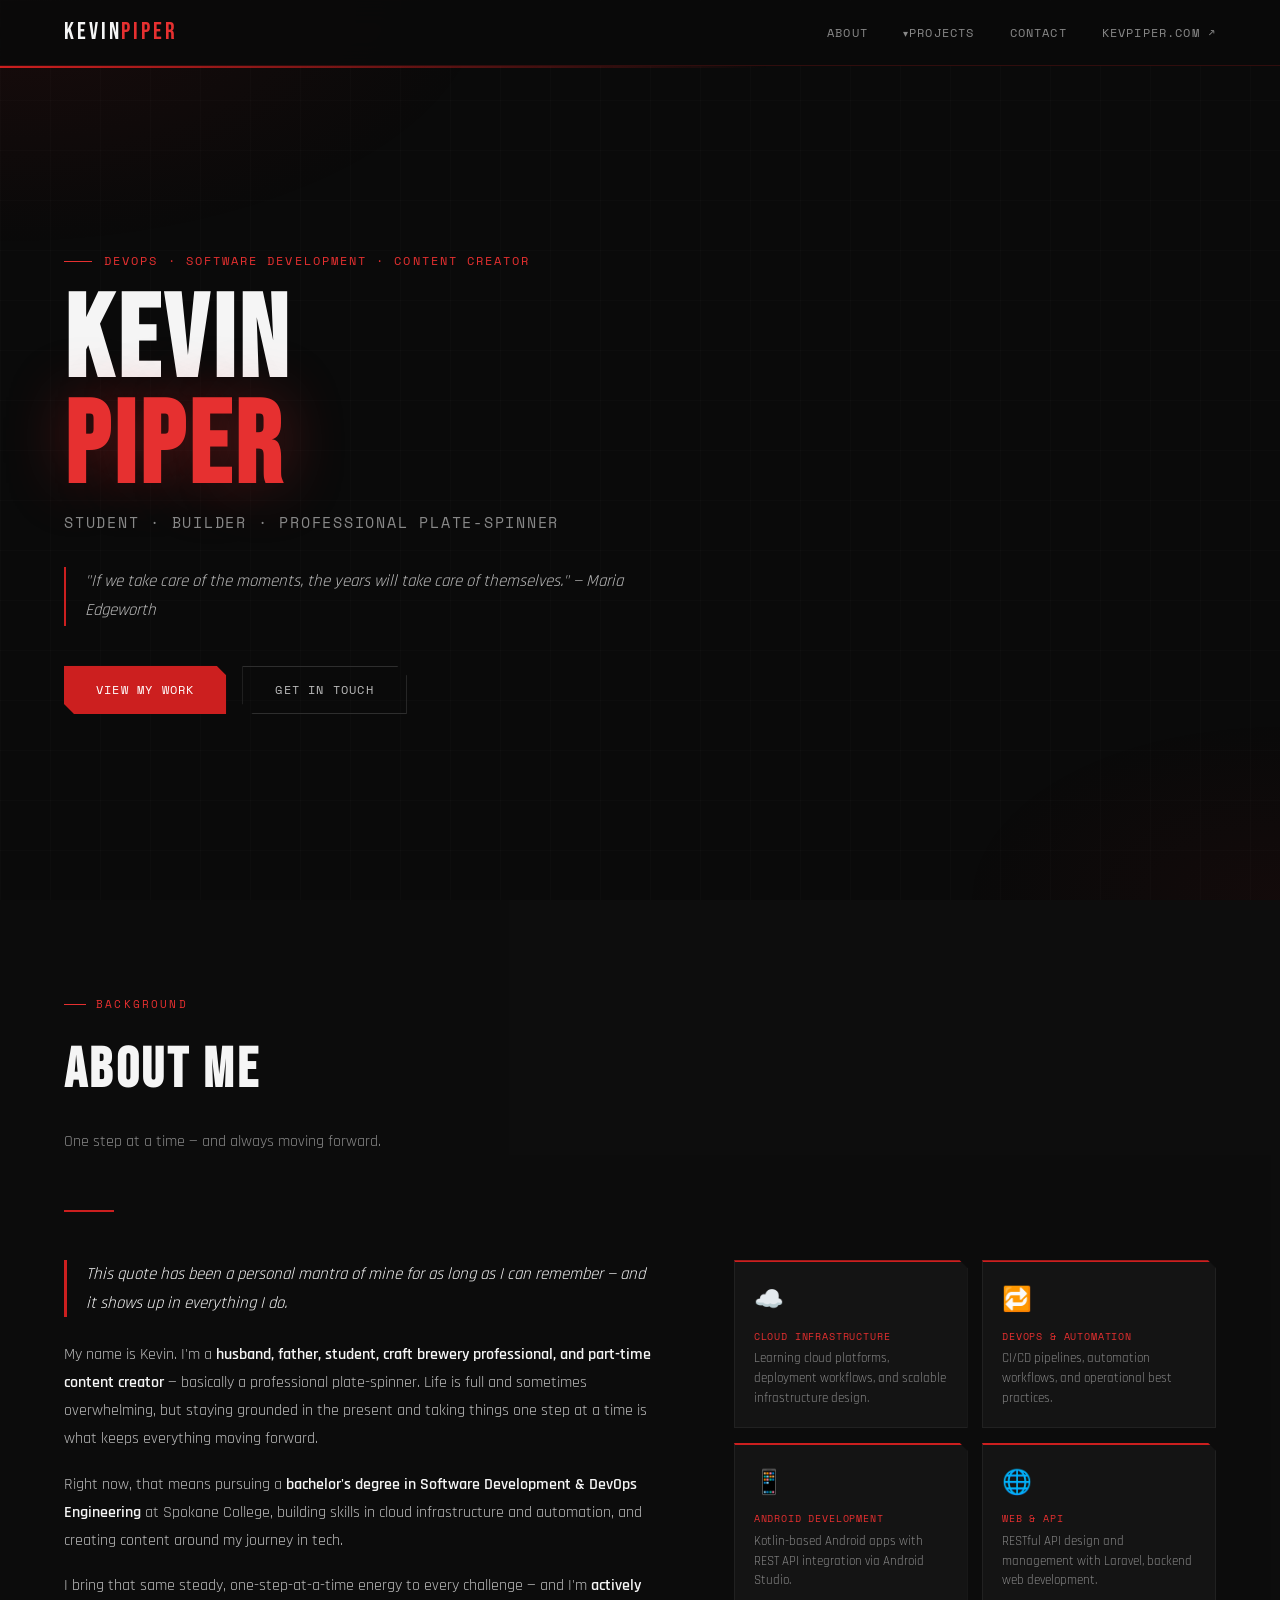
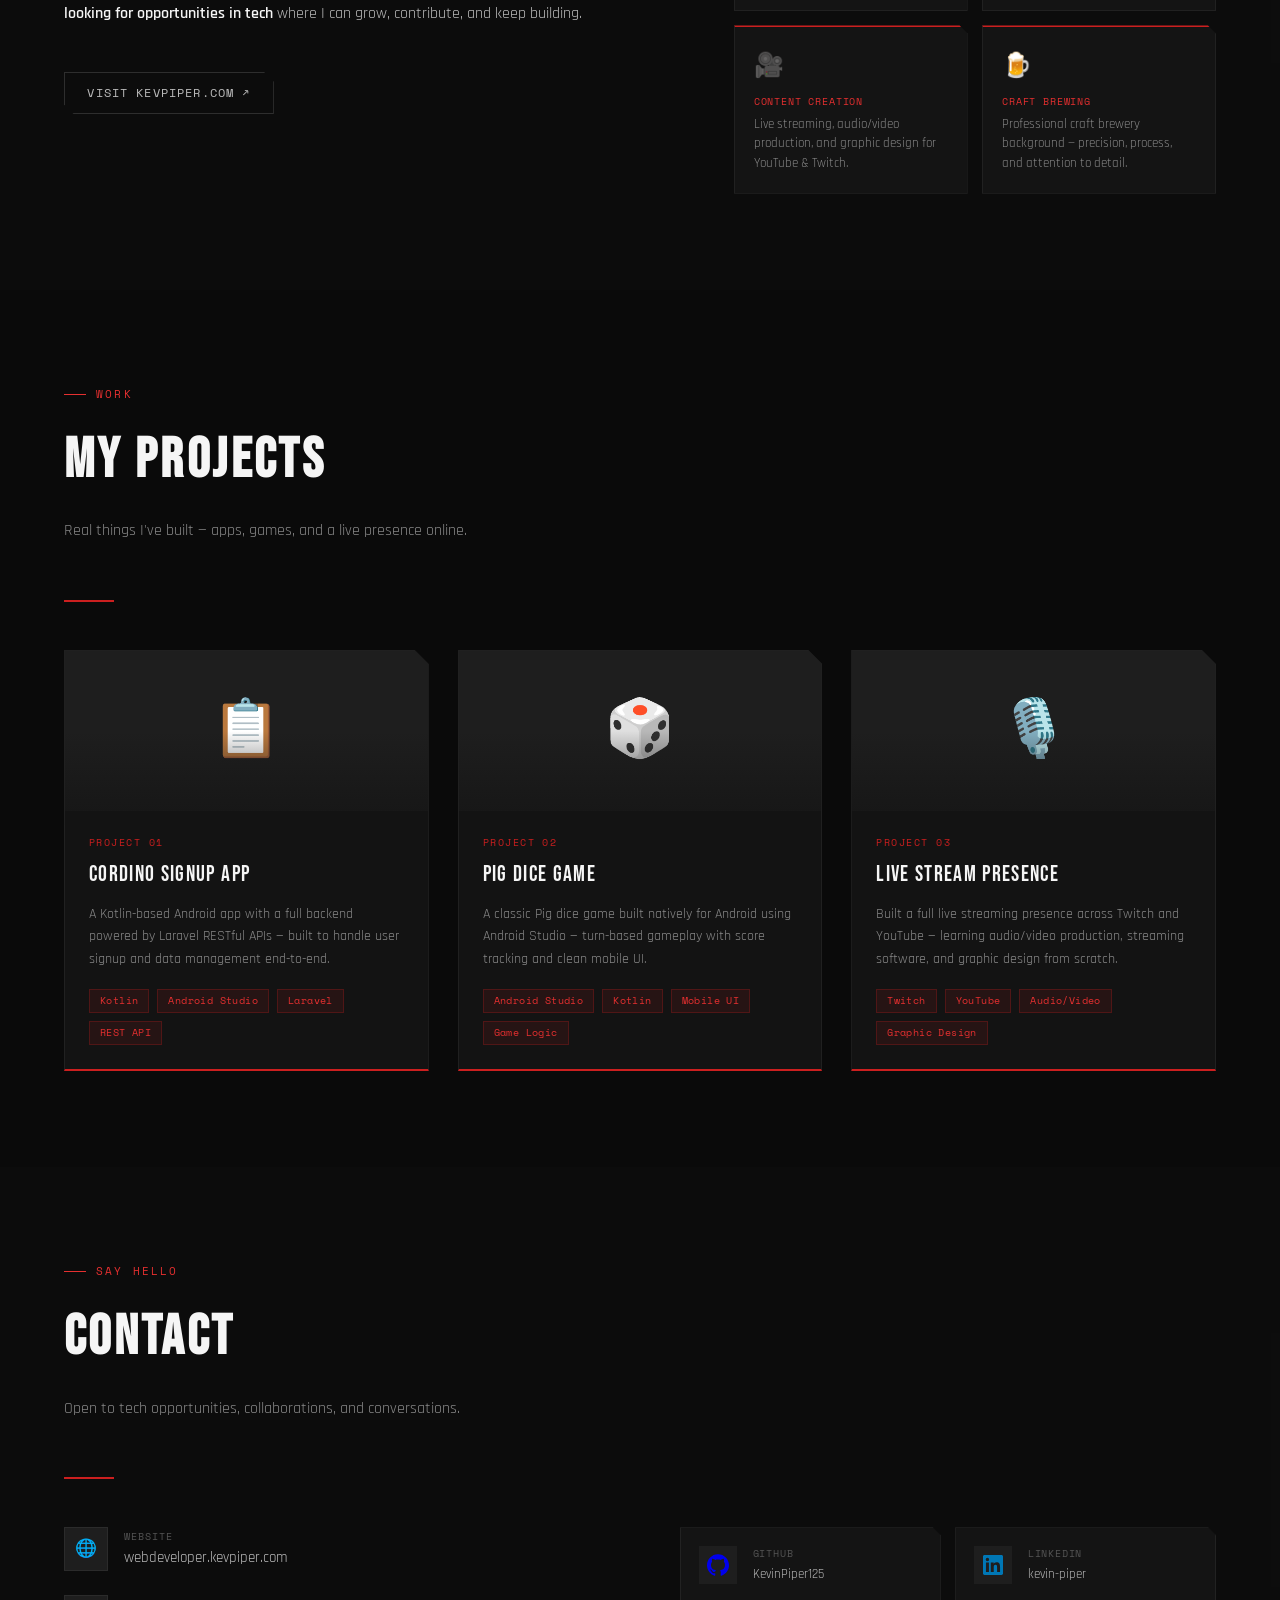
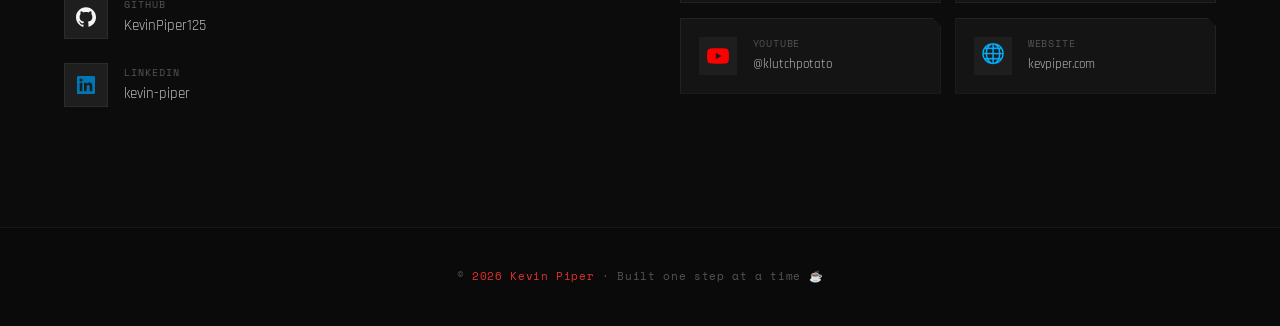
==== index.html @ 5219375a "Initial Website Commit" ====
<!DOCTYPE html>
<html lang="en">
<head>
  <meta charset="UTF-8" />
  <meta name="viewport" content="width=device-width, initial-scale=1.0" />
  <meta name="description" content="Kevin Piper — DevOps & Software Development student, content creator, and tech enthusiast based in Spokane, WA." />
  <meta name="keywords" content="Kevin Piper, DevOps, Software Development, Cloud Infrastructure, Android, Kotlin, Spokane" />
  <meta name="author" content="Kevin Piper" />
  <meta property="og:title" content="Kevin Piper | DevOps & Software Development" />
  <meta property="og:description" content="Student, content creator, and tech builder. Pursuing a degree in Software Development & DevOps Engineering at Spokane College." />
  <meta property="og:url" content="https://webdeveloper.kevpiper.com" />
  <title>Kevin Piper | DevOps & Software Development</title>
  <link rel="stylesheet" href="styles.css" />
</head>
<body>

  <!-- ── NAV ── -->
  <nav>
    <a href="index.html" class="nav-logo">Kevin<span>Piper</span></a>
    <ul class="nav-links">
      <li><a href="#about">About</a></li>
      <li class="nav-dropdown">
        <a href="#projects">Projects</a>
        <ul class="dropdown-menu">
          <li><a href="project1.html">Cordino Signup App</a></li>
          <li><a href="project2.html">Pig Dice Game</a></li>
          <li><a href="project3.html">Live Stream Presence</a></li>
        </ul>
      </li>
      <li><a href="#contact">Contact</a></li>
      <li><a href="https://webdeveloper.kevpiper.com" target="_blank" rel="noopener">kevpiper.com ↗</a></li>
    </ul>
    <button class="hamburger" id="hamburger" aria-label="Open menu">
      <span></span><span></span><span></span>
    </button>
  </nav>

  <!-- ── MOBILE MENU ── -->
  <div class="mobile-menu" id="mobile-menu">
    <ul>
      <li><a href="#about">About</a></li>
      <li><a href="#projects">Projects</a></li>
      <li><a href="project1.html">→ Cordino Signup App</a></li>
      <li><a href="project2.html">→ Pig Dice Game</a></li>
      <li><a href="project3.html">→ Live Stream Presence</a></li>
      <li><a href="#contact">Contact</a></li>
      <li><a href="https://webdeveloper.kevpiper.com" target="_blank" rel="noopener">kevpiper.com ↗</a></li>
    </ul>
  </div>

  <!-- ── HERO ── -->
  <section id="hero">
    <div class="hero-accent-line"></div>
    <div class="hero-content">
      <p class="hero-tag">DevOps · Software Development · Content Creator</p>
      <h1 class="hero-name">
        Kevin
        <span>Piper</span>
      </h1>
      <p class="hero-title">Student · Builder · Professional Plate-Spinner</p>
      <p class="hero-desc">
        "If we take care of the moments, the years will take care of themselves." — Maria Edgeworth
      </p>
      <div class="hero-cta">
        <a href="#projects" class="btn-primary">View My Work</a>
        <a href="#contact" class="btn-outline">Get in Touch</a>
      </div>
    </div>
  </section>

  <!-- ── ABOUT ── -->
  <section id="about">
    <div class="section-label">Background</div>
    <h2 class="section-title">About Me</h2>
    <p class="section-subtitle">One step at a time — and always moving forward.</p>
    <div class="divider"></div>
    <div class="about-grid">
      <div class="about-text">
        <p class="quote">
          This quote has been a personal mantra of mine for as long as I can remember — and it shows up in everything I do.
        </p>
        <p>
          My name is Kevin. I'm a <strong>husband, father, student, craft brewery professional, and part-time content creator</strong> — basically a professional plate-spinner. Life is full and sometimes overwhelming, but staying grounded in the present and taking things one step at a time is what keeps everything moving forward.
        </p>
        <p>
          Right now, that means pursuing a <strong>bachelor's degree in Software Development &amp; DevOps Engineering</strong> at Spokane College, building skills in cloud infrastructure and automation, and creating content around my journey in tech.
        </p>
        <p>
          I bring that same steady, one-step-at-a-time energy to every challenge — and I'm <strong>actively looking for opportunities in tech</strong> where I can grow, contribute, and keep building.
        </p>
        <br />
        <a href="https://webdeveloper.kevpiper.com" target="_blank" rel="noopener" class="btn-outline" style="font-size:0.72rem; padding: 0.7rem 1.4rem;">
          Visit kevpiper.com ↗
        </a>
      </div>
      <div class="skills-grid">
        <div class="skill-card">
          <div class="skill-icon">☁️</div>
          <div class="skill-name">Cloud Infrastructure</div>
          <div class="skill-desc">Learning cloud platforms, deployment workflows, and scalable infrastructure design.</div>
        </div>
        <div class="skill-card">
          <div class="skill-icon">🔁</div>
          <div class="skill-name">DevOps & Automation</div>
          <div class="skill-desc">CI/CD pipelines, automation workflows, and operational best practices.</div>
        </div>
        <div class="skill-card">
          <div class="skill-icon">📱</div>
          <div class="skill-name">Android Development</div>
          <div class="skill-desc">Kotlin-based Android apps with REST API integration via Android Studio.</div>
        </div>
        <div class="skill-card">
          <div class="skill-icon">🌐</div>
          <div class="skill-name">Web & API</div>
          <div class="skill-desc">RESTful API design and management with Laravel, backend web development.</div>
        </div>
        <div class="skill-card">
          <div class="skill-icon">🎥</div>
          <div class="skill-name">Content Creation</div>
          <div class="skill-desc">Live streaming, audio/video production, and graphic design for YouTube & Twitch.</div>
        </div>
        <div class="skill-card">
          <div class="skill-icon">🍺</div>
          <div class="skill-name">Craft Brewing</div>
          <div class="skill-desc">Professional craft brewery background — precision, process, and attention to detail.</div>
        </div>
      </div>
    </div>
  </section>

  <!-- ── PROJECTS ── -->
  <section id="projects">
    <div class="section-label">Work</div>
    <h2 class="section-title">My Projects</h2>
    <p class="section-subtitle">Real things I've built — apps, games, and a live presence online.</p>
    <div class="divider"></div>
    <div class="projects-grid">

      <a href="project1.html" class="project-card">
        <div class="project-thumb">📋</div>
        <div class="project-body">
          <div class="project-number">Project 01</div>
          <div class="project-name">Cordino Signup App</div>
          <div class="project-desc">
            A Kotlin-based Android app with a full backend powered by Laravel RESTful APIs — built to handle user signup and data management end-to-end.
          </div>
          <div class="project-tags">
            <span class="tag">Kotlin</span>
            <span class="tag">Android Studio</span>
            <span class="tag">Laravel</span>
            <span class="tag">REST API</span>
          </div>
        </div>
      </a>

      <a href="project2.html" class="project-card">
        <div class="project-thumb">🎲</div>
        <div class="project-body">
          <div class="project-number">Project 02</div>
          <div class="project-name">Pig Dice Game</div>
          <div class="project-desc">
            A classic Pig dice game built natively for Android using Android Studio — turn-based gameplay with score tracking and clean mobile UI.
          </div>
          <div class="project-tags">
            <span class="tag">Android Studio</span>
            <span class="tag">Kotlin</span>
            <span class="tag">Mobile UI</span>
            <span class="tag">Game Logic</span>
          </div>
        </div>
      </a>

      <a href="project3.html" class="project-card">
        <div class="project-thumb">🎙️</div>
        <div class="project-body">
          <div class="project-number">Project 03</div>
          <div class="project-name">Live Stream Presence</div>
          <div class="project-desc">
            Built a full live streaming presence across Twitch and YouTube — learning audio/video production, streaming software, and graphic design from scratch.
          </div>
          <div class="project-tags">
            <span class="tag">Twitch</span>
            <span class="tag">YouTube</span>
            <span class="tag">Audio/Video</span>
            <span class="tag">Graphic Design</span>
          </div>
        </div>
      </a>

    </div>
  </section>

  <!-- ── CONTACT ── -->
  <section id="contact">
    <div class="section-label">Say Hello</div>
    <h2 class="section-title">Contact</h2>
    <p class="section-subtitle">Open to tech opportunities, collaborations, and conversations.</p>
    <div class="divider"></div>
    <div class="contact-grid">
      <div>
        <a href="https://webdeveloper.kevpiper.com" target="_blank" rel="noopener" class="contact-item">
          <div class="contact-icon">🌐</div>
          <div>
            <div class="contact-label">Website</div>
            <div class="contact-value">webdeveloper.kevpiper.com</div>
          </div>
        </a>
        <a href="https://github.com/KevinPiper125" target="_blank" rel="noopener" class="contact-item">
          <div class="contact-icon">
            <svg width="20" height="20" fill="currentColor" viewBox="0 0 24 24"><path d="M12 .297c-6.63 0-12 5.373-12 12 0 5.303 3.438 9.8 8.205 11.385.6.113.82-.258.82-.577 0-.285-.01-1.04-.015-2.04-3.338.724-4.042-1.61-4.042-1.61C4.422 18.07 3.633 17.7 3.633 17.7c-1.087-.744.084-.729.084-.729 1.205.084 1.838 1.236 1.838 1.236 1.07 1.835 2.809 1.305 3.495.998.108-.776.417-1.305.76-1.605-2.665-.3-5.466-1.332-5.466-5.93 0-1.31.465-2.38 1.235-3.22-.135-.303-.54-1.523.105-3.176 0 0 1.005-.322 3.3 1.23.96-.267 1.98-.399 3-.405 1.02.006 2.04.138 3 .405 2.28-1.552 3.285-1.23 3.285-1.23.645 1.653.24 2.873.12 3.176.765.84 1.23 1.91 1.23 3.22 0 4.61-2.805 5.625-5.475 5.92.42.36.81 1.096.81 2.22 0 1.606-.015 2.896-.015 3.286 0 .315.21.69.825.57C20.565 22.092 24 17.592 24 12.297c0-6.627-5.373-12-12-12"/></svg>
          </div>
          <div>
            <div class="contact-label">GitHub</div>
            <div class="contact-value">KevinPiper125</div>
          </div>
        </a>
        <a href="https://www.linkedin.com/in/kevin-piper-480a393b7/" target="_blank" rel="noopener" class="contact-item">
          <div class="contact-icon">
            <svg width="18" height="18" fill="#0077b5" viewBox="0 0 24 24"><path d="M20.447 20.452h-3.554v-5.569c0-1.328-.027-3.037-1.852-3.037-1.853 0-2.136 1.445-2.136 2.939v5.667H9.351V9h3.414v1.561h.046c.477-.9 1.637-1.85 3.37-1.85 3.601 0 4.267 2.37 4.267 5.455v6.286zM5.337 7.433a2.062 2.062 0 0 1-2.063-2.065 2.064 2.064 0 1 1 2.063 2.065zm1.782 13.019H3.555V9h3.564v11.452zM22.225 0H1.771C.792 0 0 .774 0 1.729v20.542C0 23.227.792 24 1.771 24h20.451C23.2 24 24 23.227 24 22.271V1.729C24 .774 23.2 0 22.222 0h.003z"/></svg>
          </div>
          <div>
            <div class="contact-label">LinkedIn</div>
            <div class="contact-value">kevin-piper</div>
          </div>
        </a>
      </div>
      <div class="social-grid">
        <a href="https://github.com/KevinPiper125" target="_blank" rel="noopener" class="social-card">
          <div class="social-icon">
            <svg width="22" height="22" fill="currentColor" viewBox="0 0 24 24"><path d="M12 .297c-6.63 0-12 5.373-12 12 0 5.303 3.438 9.8 8.205 11.385.6.113.82-.258.82-.577 0-.285-.01-1.04-.015-2.04-3.338.724-4.042-1.61-4.042-1.61C4.422 18.07 3.633 17.7 3.633 17.7c-1.087-.744.084-.729.084-.729 1.205.084 1.838 1.236 1.838 1.236 1.07 1.835 2.809 1.305 3.495.998.108-.776.417-1.305.76-1.605-2.665-.3-5.466-1.332-5.466-5.93 0-1.31.465-2.38 1.235-3.22-.135-.303-.54-1.523.105-3.176 0 0 1.005-.322 3.3 1.23.96-.267 1.98-.399 3-.405 1.02.006 2.04.138 3 .405 2.28-1.552 3.285-1.23 3.285-1.23.645 1.653.24 2.873.12 3.176.765.84 1.23 1.91 1.23 3.22 0 4.61-2.805 5.625-5.475 5.92.42.36.81 1.096.81 2.22 0 1.606-.015 2.896-.015 3.286 0 .315.21.69.825.57C20.565 22.092 24 17.592 24 12.297c0-6.627-5.373-12-12-12"/></svg>
          </div>
          <div>
            <div class="social-name">GitHub</div>
            <div class="social-handle">KevinPiper125</div>
          </div>
        </a>
        <a href="https://www.linkedin.com/in/kevin-piper-480a393b7/" target="_blank" rel="noopener" class="social-card">
          <div class="social-icon">
            <svg width="20" height="20" fill="#0077b5" viewBox="0 0 24 24"><path d="M20.447 20.452h-3.554v-5.569c0-1.328-.027-3.037-1.852-3.037-1.853 0-2.136 1.445-2.136 2.939v5.667H9.351V9h3.414v1.561h.046c.477-.9 1.637-1.85 3.37-1.85 3.601 0 4.267 2.37 4.267 5.455v6.286zM5.337 7.433a2.062 2.062 0 0 1-2.063-2.065 2.064 2.064 0 1 1 2.063 2.065zm1.782 13.019H3.555V9h3.564v11.452zM22.225 0H1.771C.792 0 0 .774 0 1.729v20.542C0 23.227.792 24 1.771 24h20.451C23.2 24 24 23.227 24 22.271V1.729C24 .774 23.2 0 22.222 0h.003z"/></svg>
          </div>
          <div>
            <div class="social-name">LinkedIn</div>
            <div class="social-handle">kevin-piper</div>
          </div>
        </a>
        <a href="https://www.youtube.com/@klutchpotato" target="_blank" rel="noopener" class="social-card">
          <div class="social-icon">
            <svg width="22" height="22" fill="#ff0000" viewBox="0 0 24 24"><path d="M23.495 6.205a3.007 3.007 0 0 0-2.088-2.088c-1.87-.501-9.396-.501-9.396-.501s-7.507-.01-9.396.501A3.007 3.007 0 0 0 .527 6.205a31.247 31.247 0 0 0-.522 5.805 31.247 31.247 0 0 0 .522 5.783 3.007 3.007 0 0 0 2.088 2.088c1.868.502 9.396.502 9.396.502s7.506 0 9.396-.502a3.007 3.007 0 0 0 2.088-2.088 31.247 31.247 0 0 0 .5-5.783 31.247 31.247 0 0 0-.5-5.805zM9.609 15.601V8.408l6.264 3.602z"/></svg>
          </div>
          <div>
            <div class="social-name">YouTube</div>
            <div class="social-handle">@klutchpotato</div>
          </div>
        </a>
        <a href="https://webdeveloper.kevpiper.com" target="_blank" rel="noopener" class="social-card">
          <div class="social-icon">🌐</div>
          <div>
            <div class="social-name">Website</div>
            <div class="social-handle">kevpiper.com</div>
          </div>
        </a>
      </div>
    </div>
  </section>

  <!-- ── FOOTER ── -->
  <footer>
    <p>© <span id="year"></span> <span>Kevin Piper</span> · Built one step at a time ☕</p>
  </footer>

  <script src="scripts.js"></script>
</body>
</html>
---- styles.css ----
@import url('https://fonts.googleapis.com/css2?family=Bebas+Neue&family=Rajdhani:wght@300;400;500;600;700&family=Space+Mono:wght@400;700&display=swap');

:root {
  --black:       #0a0a0a;
  --black-soft:  #111111;
  --black-card:  #161616;
  --grey-dark:   #1e1e1e;
  --grey-mid:    #2e2e2e;
  --grey-light:  #888888;
  --grey-dim:    #555555;
  --red:         #cc1f1f;
  --red-bright:  #e63030;
  --red-glow:    #ff4444;
  --white:       #f5f5f5;
  --white-dim:   #bbbbbb;
  --border:      rgba(204, 31, 31, 0.2);
  --border-grey: rgba(255,255,255,0.06);
  --card-bg:     rgba(22, 22, 22, 0.85);
}

* { margin: 0; padding: 0; box-sizing: border-box; }
html { scroll-behavior: smooth; }

body {
  font-family: 'Rajdhani', sans-serif;
  background: var(--black);
  color: var(--white);
  overflow-x: hidden;
  line-height: 1.6;
}

body::before {
  content: '';
  position: fixed;
  inset: 0;
  background:
    radial-gradient(ellipse 70% 50% at 0% 0%, rgba(204,31,31,0.08) 0%, transparent 55%),
    radial-gradient(ellipse 50% 40% at 100% 100%, rgba(204,31,31,0.05) 0%, transparent 50%);
  pointer-events: none;
  z-index: 0;
}

body::after {
  content: '';
  position: fixed;
  inset: 0;
  background-image:
    linear-gradient(rgba(255,255,255,0.015) 1px, transparent 1px),
    linear-gradient(90deg, rgba(255,255,255,0.015) 1px, transparent 1px);
  background-size: 50px 50px;
  pointer-events: none;
  z-index: 0;
}

/* ── NAV ── */
nav {
  position: fixed;
  top: 0; left: 0; right: 0;
  z-index: 1000;
  display: flex;
  align-items: center;
  justify-content: space-between;
  padding: 0 5%;
  height: 66px;
  background: rgba(10,10,10,0.92);
  backdrop-filter: blur(14px);
  border-bottom: 1px solid var(--border);
}

.nav-logo {
  font-family: 'Bebas Neue', sans-serif;
  font-size: 1.5rem;
  letter-spacing: 0.12em;
  color: var(--white);
  text-decoration: none;
}
.nav-logo span { color: var(--red-bright); }

.nav-links {
  display: flex;
  gap: 2.2rem;
  list-style: none;
  align-items: center;
}

.nav-links a {
  font-family: 'Space Mono', monospace;
  font-size: 0.72rem;
  color: var(--grey-light);
  text-decoration: none;
  letter-spacing: 0.1em;
  text-transform: uppercase;
  transition: color 0.2s;
  position: relative;
}
.nav-links a::after {
  content: '';
  position: absolute;
  bottom: -4px; left: 0;
  width: 0; height: 1px;
  background: var(--red-bright);
  transition: width 0.3s;
}
.nav-links a:hover { color: var(--white); }
.nav-links a:hover::after { width: 100%; }

.nav-dropdown { position: relative; }
.nav-dropdown > a::before { content: ' ▾'; font-size: 0.65rem; }

.dropdown-menu {
  display: none;
  position: absolute;
  top: calc(100% + 14px);
  left: 50%;
  transform: translateX(-50%);
  min-width: 210px;
  background: rgba(10,10,10,0.98);
  border: 1px solid var(--border);
  padding: 6px 0;
  backdrop-filter: blur(12px);
}
.nav-dropdown:hover .dropdown-menu { display: block; }
.dropdown-menu li { list-style: none; }
.dropdown-menu a { display: block; padding: 10px 18px; font-size: 0.72rem; color: var(--grey-light); }
.dropdown-menu a:hover { color: var(--white); background: rgba(204,31,31,0.08); }
.dropdown-menu a::after { display: none; }

.hamburger {
  display: none;
  flex-direction: column;
  gap: 5px;
  cursor: pointer;
  background: none;
  border: none;
  padding: 4px;
}
.hamburger span {
  display: block;
  width: 24px; height: 2px;
  background: var(--white);
  border-radius: 2px;
  transition: all 0.3s;
}

.mobile-menu {
  display: none;
  position: fixed;
  top: 66px; left: 0; right: 0;
  background: rgba(10,10,10,0.98);
  border-bottom: 1px solid var(--border);
  padding: 1.5rem 5%;
  z-index: 999;
  backdrop-filter: blur(16px);
}
.mobile-menu.open { display: block; }
.mobile-menu ul { list-style: none; display: flex; flex-direction: column; }
.mobile-menu li { border-bottom: 1px solid var(--border-grey); }
.mobile-menu a {
  display: block;
  padding: 1rem 0;
  font-family: 'Space Mono', monospace;
  font-size: 0.78rem;
  color: var(--grey-light);
  text-decoration: none;
  text-transform: uppercase;
  letter-spacing: 0.1em;
  transition: color 0.2s;
}
.mobile-menu a:hover { color: var(--red-bright); }

/* ── HERO ── */
#hero {
  position: relative;
  z-index: 1;
  min-height: 100vh;
  display: flex;
  align-items: center;
  padding: 0 5%;
  padding-top: 66px;
}

.hero-accent-line {
  position: absolute;
  top: 66px; left: 0;
  width: 100%;
  height: 2px;
  background: linear-gradient(90deg, var(--red), transparent 60%);
}

.hero-content { max-width: 760px; }

.hero-tag {
  font-family: 'Space Mono', monospace;
  font-size: 0.72rem;
  color: var(--red-bright);
  letter-spacing: 0.18em;
  text-transform: uppercase;
  margin-bottom: 1.2rem;
  display: flex;
  align-items: center;
  gap: 12px;
}
.hero-tag::before {
  content: '';
  display: inline-block;
  width: 28px; height: 1px;
  background: var(--red-bright);
}

.hero-name {
  font-family: 'Bebas Neue', sans-serif;
  font-size: clamp(4rem, 9vw, 8rem);
  line-height: 0.92;
  letter-spacing: 0.04em;
  margin-bottom: 0.6rem;
  color: var(--white);
}
.hero-name span {
  display: block;
  color: var(--red-bright);
  text-shadow: 0 0 60px rgba(230,48,48,0.35);
}

.hero-title {
  font-family: 'Space Mono', monospace;
  font-size: clamp(0.72rem, 1.8vw, 0.92rem);
  color: var(--grey-light);
  letter-spacing: 0.12em;
  text-transform: uppercase;
  margin-bottom: 2rem;
}

.hero-desc {
  font-size: 1.05rem;
  color: var(--white-dim);
  max-width: 560px;
  margin-bottom: 2.5rem;
  line-height: 1.75;
  border-left: 2px solid var(--red);
  padding-left: 1.2rem;
  font-style: italic;
}

.hero-cta { display: flex; gap: 1rem; flex-wrap: wrap; }

.btn-primary {
  display: inline-flex;
  align-items: center;
  gap: 8px;
  padding: 0.85rem 2rem;
  background: var(--red);
  color: #fff;
  font-family: 'Space Mono', monospace;
  font-size: 0.75rem;
  letter-spacing: 0.1em;
  text-transform: uppercase;
  text-decoration: none;
  border: none;
  cursor: pointer;
  transition: background 0.2s, transform 0.2s, box-shadow 0.2s;
  box-shadow: 0 4px 24px rgba(204,31,31,0.3);
  clip-path: polygon(0 0, calc(100% - 10px) 0, 100% 10px, 100% 100%, 10px 100%, 0 calc(100% - 10px));
}
.btn-primary:hover {
  background: var(--red-bright);
  transform: translateY(-2px);
  box-shadow: 0 8px 32px rgba(230,48,48,0.4);
}

.btn-outline {
  display: inline-flex;
  align-items: center;
  gap: 8px;
  padding: 0.85rem 2rem;
  background: transparent;
  color: var(--white-dim);
  font-family: 'Space Mono', monospace;
  font-size: 0.75rem;
  letter-spacing: 0.1em;
  text-transform: uppercase;
  text-decoration: none;
  border: 1px solid var(--grey-mid);
  transition: border-color 0.2s, color 0.2s, transform 0.2s;
  clip-path: polygon(0 0, calc(100% - 10px) 0, 100% 10px, 100% 100%, 10px 100%, 0 calc(100% - 10px));
}
.btn-outline:hover {
  border-color: var(--red);
  color: var(--white);
  transform: translateY(-2px);
}

/* ── SECTIONS ── */
section {
  position: relative;
  z-index: 1;
  padding: 6rem 5%;
}

.section-label {
  font-family: 'Space Mono', monospace;
  font-size: 0.68rem;
  color: var(--red-bright);
  letter-spacing: 0.2em;
  text-transform: uppercase;
  margin-bottom: 0.8rem;
  display: flex;
  align-items: center;
  gap: 10px;
}
.section-label::before {
  content: '';
  display: inline-block;
  width: 22px; height: 1px;
  background: var(--red-bright);
}

.section-title {
  font-family: 'Bebas Neue', sans-serif;
  font-size: clamp(2.2rem, 5vw, 3.5rem);
  letter-spacing: 0.06em;
  margin-bottom: 0.8rem;
  color: var(--white);
}

.section-subtitle {
  font-size: 1rem;
  color: var(--grey-light);
  max-width: 560px;
  margin-bottom: 3.5rem;
}

.divider {
  width: 50px; height: 2px;
  background: var(--red);
  margin-bottom: 3rem;
}

/* ── ABOUT ── */
#about { background: rgba(22,22,22,0.3); }

.about-grid {
  display: grid;
  grid-template-columns: 1.1fr 0.9fr;
  gap: 5rem;
  align-items: start;
}

.about-text .quote {
  font-size: 1.05rem;
  color: var(--white);
  border-left: 3px solid var(--red);
  padding-left: 1.2rem;
  font-style: italic;
  margin-bottom: 1.5rem;
  line-height: 1.7;
}

.about-text p {
  color: var(--white-dim);
  margin-bottom: 1.1rem;
  font-size: 1rem;
  line-height: 1.75;
}
.about-text strong { color: var(--white); font-weight: 600; }

.skills-grid { display: grid; grid-template-columns: 1fr 1fr; gap: 0.9rem; }

.skill-card {
  background: var(--card-bg);
  border: 1px solid var(--border-grey);
  border-top: 2px solid var(--red);
  padding: 1.2rem;
  transition: border-color 0.2s, transform 0.2s;
  clip-path: polygon(0 0, calc(100% - 8px) 0, 100% 8px, 100% 100%, 0 100%);
}
.skill-card:hover { border-color: var(--red); transform: translateY(-2px); }

.skill-icon { font-size: 1.5rem; margin-bottom: 0.5rem; }

.skill-name {
  font-family: 'Space Mono', monospace;
  font-size: 0.65rem;
  color: var(--red-bright);
  letter-spacing: 0.08em;
  text-transform: uppercase;
  margin-bottom: 0.3rem;
}

.skill-desc { font-size: 0.82rem; color: var(--grey-light); line-height: 1.5; }

/* ── PROJECTS ── */
#projects .projects-grid {
  display: grid;
  grid-template-columns: repeat(3, 1fr);
  gap: 1.8rem;
}

.project-card {
  background: var(--card-bg);
  border: 1px solid var(--border-grey);
  border-bottom: 2px solid var(--red);
  text-decoration: none;
  transition: transform 0.3s, border-color 0.3s, box-shadow 0.3s;
  display: flex;
  flex-direction: column;
  clip-path: polygon(0 0, calc(100% - 14px) 0, 100% 14px, 100% 100%, 0 100%);
}
.project-card:hover {
  transform: translateY(-6px);
  border-color: var(--red-bright);
  box-shadow: 0 16px 50px rgba(0,0,0,0.5), 0 0 30px rgba(204,31,31,0.12);
}

.project-thumb {
  height: 160px;
  display: flex;
  align-items: center;
  justify-content: center;
  font-size: 3.5rem;
  background: var(--grey-dark);
  position: relative;
  overflow: hidden;
}
.project-thumb::after {
  content: '';
  position: absolute;
  inset: 0;
  background: linear-gradient(to bottom, transparent 50%, var(--card-bg));
}

.project-body { padding: 1.5rem; flex: 1; display: flex; flex-direction: column; }

.project-number {
  font-family: 'Space Mono', monospace;
  font-size: 0.62rem;
  color: var(--red);
  letter-spacing: 0.15em;
  text-transform: uppercase;
  margin-bottom: 0.4rem;
}

.project-name {
  font-family: 'Bebas Neue', sans-serif;
  font-size: 1.4rem;
  letter-spacing: 0.06em;
  color: var(--white);
  margin-bottom: 0.6rem;
}

.project-desc {
  font-size: 0.88rem;
  color: var(--grey-light);
  flex: 1;
  margin-bottom: 1.2rem;
  line-height: 1.6;
}

.project-tags { display: flex; flex-wrap: wrap; gap: 0.5rem; }

.tag {
  font-family: 'Space Mono', monospace;
  font-size: 0.62rem;
  padding: 3px 10px;
  background: rgba(204,31,31,0.1);
  border: 1px solid rgba(204,31,31,0.25);
  color: var(--red-bright);
  letter-spacing: 0.04em;
}

/* ── CONTACT ── */
#contact { background: rgba(22,22,22,0.3); }

.contact-grid {
  display: grid;
  grid-template-columns: 1fr 1fr;
  gap: 5rem;
  align-items: start;
}

.contact-item {
  display: flex;
  align-items: center;
  gap: 1rem;
  margin-bottom: 1.5rem;
  text-decoration: none;
  color: inherit;
}
.contact-item:hover .contact-value { color: var(--red-bright); }

.contact-icon {
  width: 44px; height: 44px;
  background: var(--grey-dark);
  border: 1px solid var(--border-grey);
  display: flex;
  align-items: center;
  justify-content: center;
  font-size: 1.1rem;
  flex-shrink: 0;
}

.contact-label {
  font-family: 'Space Mono', monospace;
  font-size: 0.62rem;
  color: var(--grey-dim);
  text-transform: uppercase;
  letter-spacing: 0.1em;
  margin-bottom: 2px;
}

.contact-value { font-size: 0.92rem; color: var(--white-dim); transition: color 0.2s; }

.social-grid { display: grid; grid-template-columns: 1fr 1fr; gap: 0.9rem; }

.social-card {
  display: flex;
  align-items: center;
  gap: 1rem;
  padding: 1.1rem;
  background: var(--card-bg);
  border: 1px solid var(--border-grey);
  text-decoration: none;
  transition: border-color 0.2s, transform 0.2s;
  clip-path: polygon(0 0, calc(100% - 8px) 0, 100% 8px, 100% 100%, 0 100%);
}
.social-card:hover { border-color: var(--red); transform: translateY(-2px); }

.social-icon {
  width: 38px; height: 38px;
  background: var(--grey-dark);
  display: flex;
  align-items: center;
  justify-content: center;
  font-size: 1.2rem;
  flex-shrink: 0;
}

.social-name {
  font-family: 'Space Mono', monospace;
  font-size: 0.62rem;
  color: var(--grey-dim);
  text-transform: uppercase;
  letter-spacing: 0.08em;
  margin-bottom: 2px;
}
.social-handle { font-size: 0.82rem; color: var(--white-dim); }

/* ── FOOTER ── */
footer {
  position: relative;
  z-index: 1;
  text-align: center;
  padding: 2.5rem 5%;
  border-top: 1px solid var(--border-grey);
  font-family: 'Space Mono', monospace;
  font-size: 0.68rem;
  color: var(--grey-dim);
  letter-spacing: 0.06em;
}
footer span { color: var(--red-bright); }

/* ── PROJECT PAGES ── */
.project-hero {
  position: relative;
  z-index: 1;
  padding-top: 66px;
  min-height: 360px;
  display: flex;
  align-items: flex-end;
  overflow: hidden;
}

.project-hero-bg {
  position: absolute;
  inset: 0;
}

.project-hero-overlay {
  position: absolute;
  inset: 0;
  background: linear-gradient(to top, var(--black) 15%, transparent 75%);
}

.project-hero-content {
  position: relative;
  z-index: 2;
  padding: 3rem 5%;
  max-width: 820px;
}

.project-page-tag {
  font-family: 'Space Mono', monospace;
  font-size: 0.68rem;
  color: var(--red-bright);
  letter-spacing: 0.16em;
  text-transform: uppercase;
  margin-bottom: 0.8rem;
}

.project-page-title {
  font-family: 'Bebas Neue', sans-serif;
  font-size: clamp(2.5rem, 6vw, 4.5rem);
  letter-spacing: 0.05em;
  color: var(--white);
  margin-bottom: 0.8rem;
  line-height: 1;
}

.project-page-subtitle { font-size: 1rem; color: var(--grey-light); }

.project-content {
  position: relative;
  z-index: 1;
  max-width: 860px;
  margin: 0 auto;
  padding: 4rem 5%;
}

.project-section { margin-bottom: 3rem; }

.project-section h2 {
  font-family: 'Space Mono', monospace;
  font-size: 0.72rem;
  color: var(--red-bright);
  letter-spacing: 0.16em;
  text-transform: uppercase;
  margin-bottom: 1rem;
  display: flex;
  align-items: center;
  gap: 10px;
}
.project-section h2::before {
  content: '';
  display: inline-block;
  width: 18px; height: 1px;
  background: var(--red-bright);
}

.project-section h3 {
  font-family: 'Bebas Neue', sans-serif;
  font-size: 1.6rem;
  letter-spacing: 0.05em;
  color: var(--white);
  margin-bottom: 0.8rem;
}

.project-section p {
  color: var(--white-dim);
  font-size: 0.98rem;
  line-height: 1.75;
  margin-bottom: 1rem;
}

.tech-list { display: flex; flex-wrap: wrap; gap: 0.7rem; margin-top: 1rem; }

.tech-badge {
  font-family: 'Space Mono', monospace;
  font-size: 0.68rem;
  padding: 5px 12px;
  background: rgba(204,31,31,0.08);
  border: 1px solid rgba(204,31,31,0.25);
  color: var(--red-bright);
  letter-spacing: 0.04em;
}

.result-grid {
  display: grid;
  grid-template-columns: repeat(3, 1fr);
  gap: 1rem;
  margin-top: 1.2rem;
}

.result-card {
  background: var(--card-bg);
  border: 1px solid var(--border-grey);
  border-top: 2px solid var(--red);
  padding: 1.4rem;
  text-align: center;
}

.result-num {
  font-family: 'Bebas Neue', sans-serif;
  font-size: 2.5rem;
  letter-spacing: 0.06em;
  color: var(--red-bright);
}

.result-label { font-size: 0.82rem; color: var(--grey-light); margin-top: 0.3rem; }

.back-link {
  display: inline-flex;
  align-items: center;
  gap: 8px;
  font-family: 'Space Mono', monospace;
  font-size: 0.72rem;
  color: var(--red);
  text-decoration: none;
  letter-spacing: 0.1em;
  text-transform: uppercase;
  margin-bottom: 3rem;
  transition: color 0.2s;
}
.back-link:hover { color: var(--red-bright); }

/* ── RESPONSIVE ── */
@media (max-width: 900px) {
  .about-grid, .contact-grid { grid-template-columns: 1fr; gap: 3rem; }
  #projects .projects-grid { grid-template-columns: 1fr 1fr; }
  .result-grid { grid-template-columns: 1fr 1fr; }
}

@media (max-width: 640px) {
  .nav-links { display: none; }
  .hamburger { display: flex; }
  #projects .projects-grid { grid-template-columns: 1fr; }
  .skills-grid { grid-template-columns: 1fr; }
  .social-grid { grid-template-columns: 1fr; }
  .result-grid { grid-template-columns: 1fr; }
  .hero-cta { flex-direction: column; }
  .btn-primary, .btn-outline { justify-content: center; }
}

/* ── ANIMATIONS ── */
@keyframes fadeUp {
  from { opacity: 0; transform: translateY(22px); }
  to   { opacity: 1; transform: translateY(0); }
}
.hero-content > * { animation: fadeUp 0.65s ease both; }
.hero-tag    { animation-delay: 0.1s; }
.hero-name   { animation-delay: 0.2s; }
.hero-title  { animation-delay: 0.3s; }
.hero-desc   { animation-delay: 0.4s; }
.hero-cta    { animation-delay: 0.5s; }
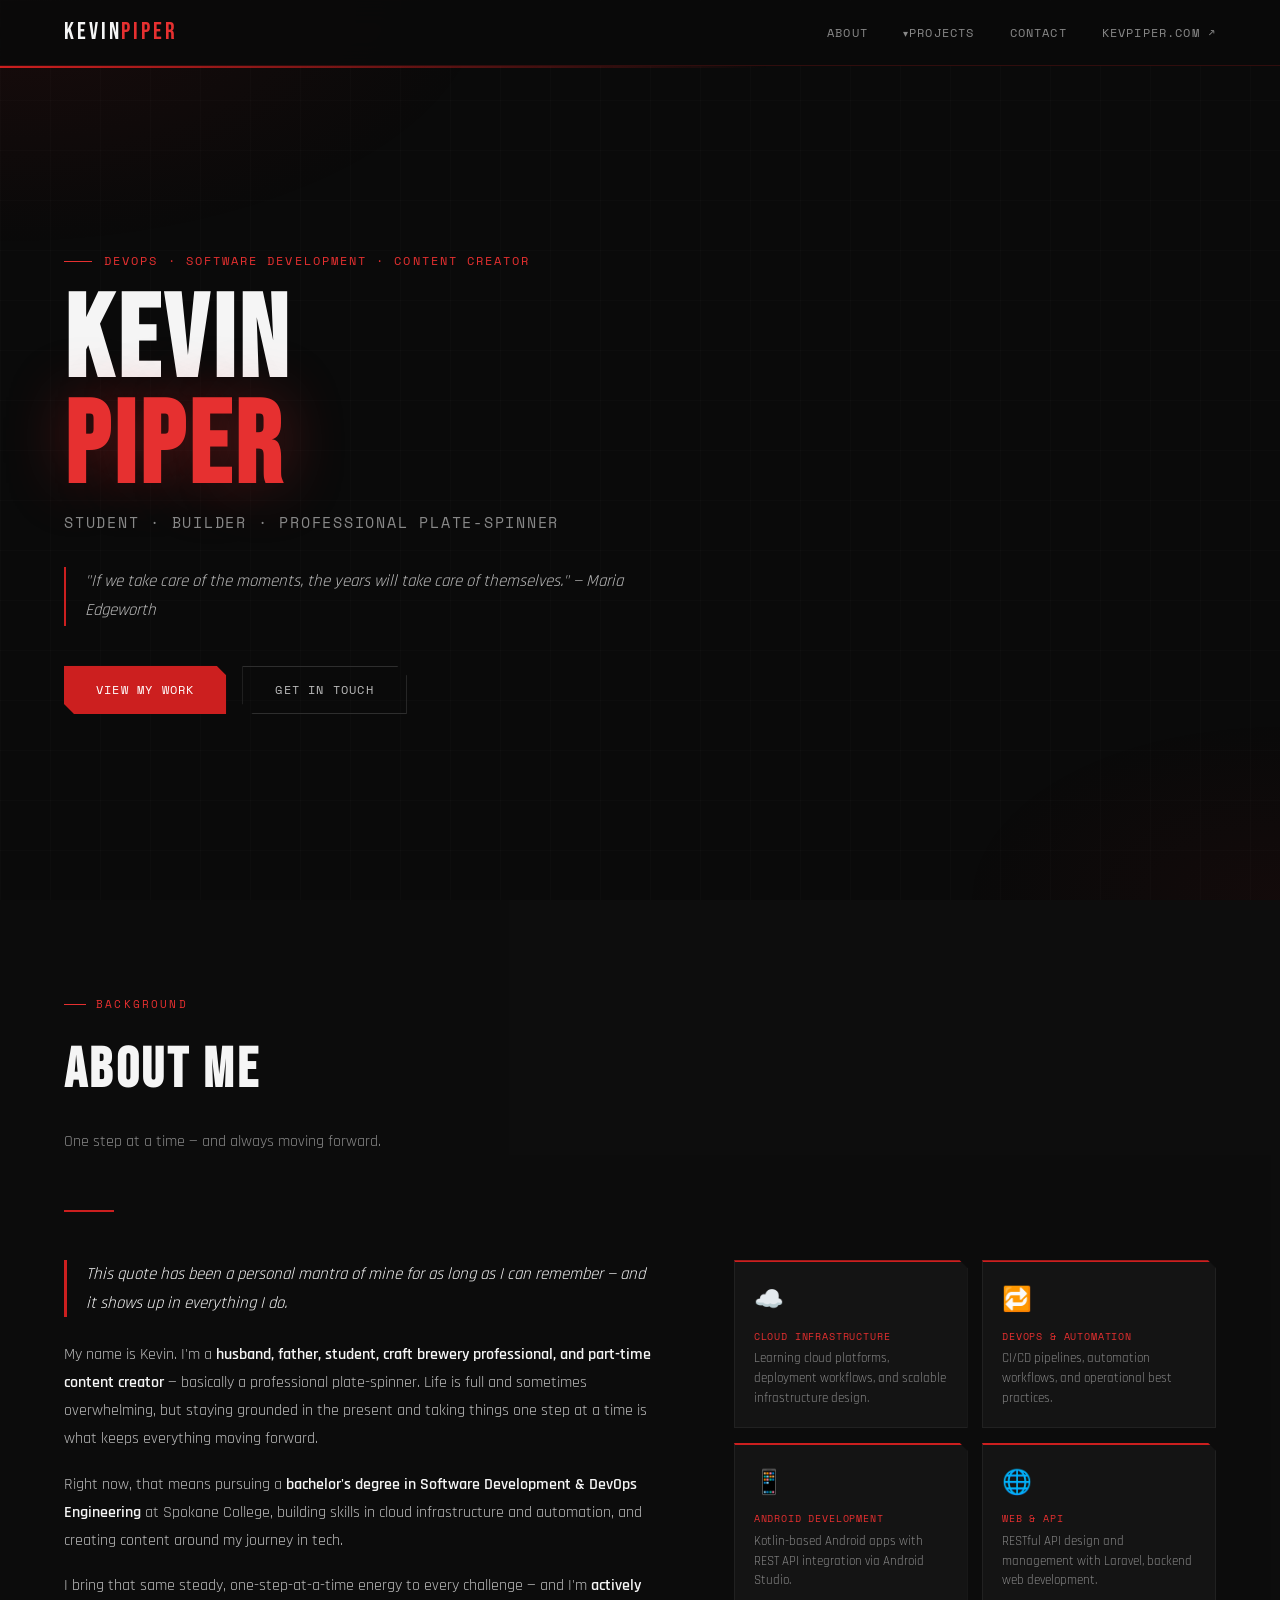
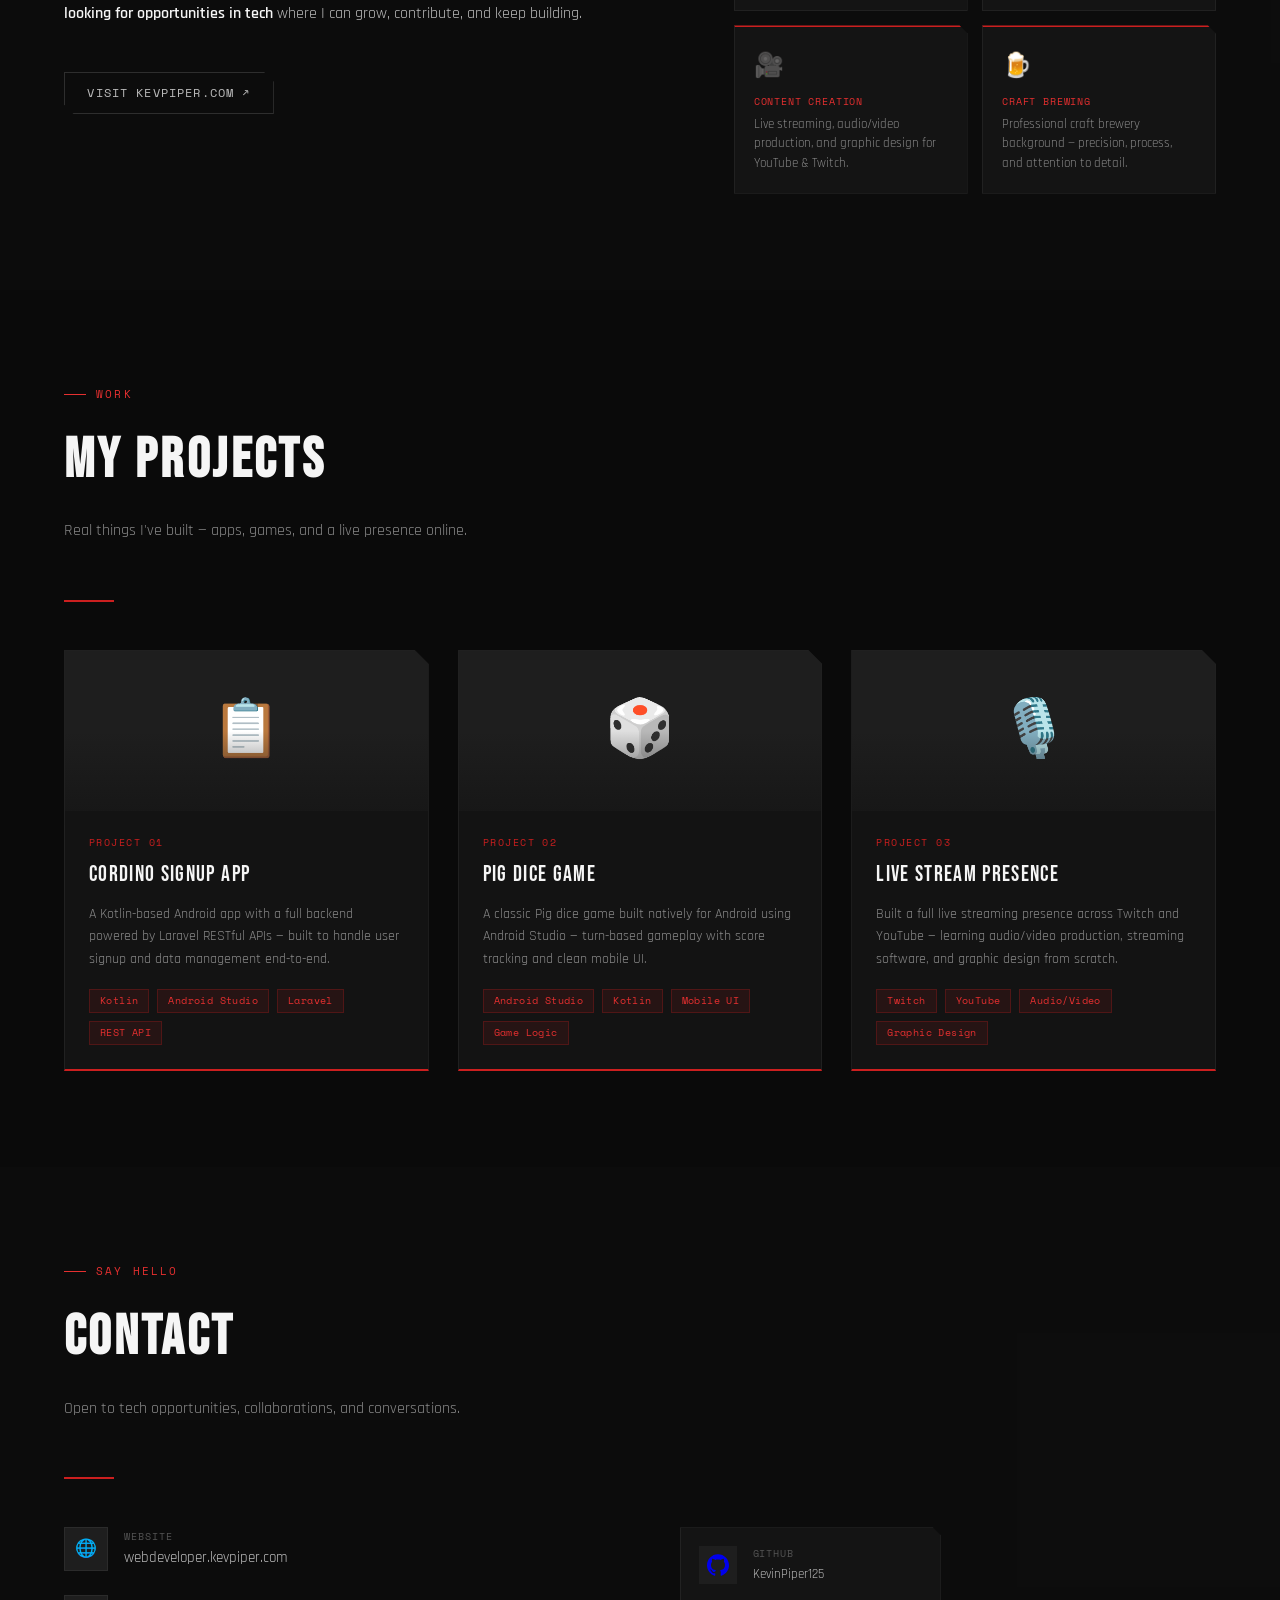
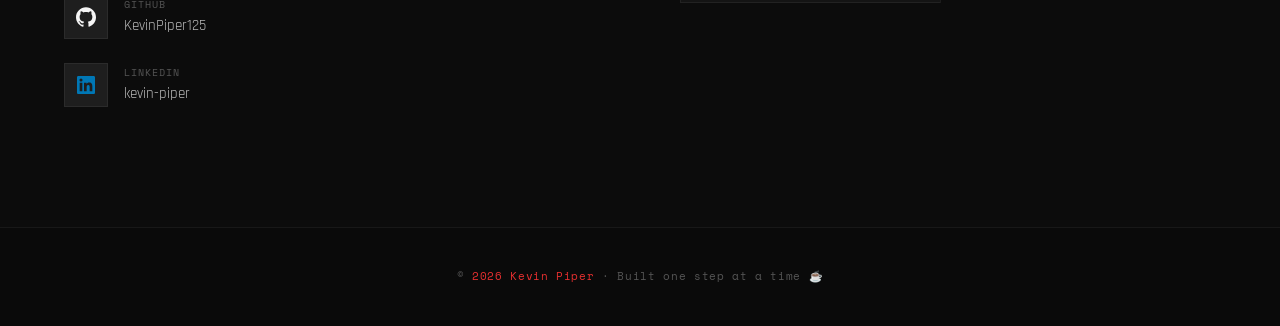
==== commit c7f26bf5: "Middle Name Added" ====
--- a/index.html
+++ b/index.html
@@ -9,7 +9,7 @@
   <meta property="og:title" content="Kevin Piper | DevOps & Software Development" />
   <meta property="og:description" content="Student, content creator, and tech builder. Pursuing a degree in Software Development & DevOps Engineering at Spokane College." />
   <meta property="og:url" content="https://webdeveloper.kevpiper.com" />
-  <title>Kevin Piper | DevOps & Software Development</title>
+  <title>Kevin Paul Piper | DevOps & Software Development</title>
   <link rel="stylesheet" href="styles.css" />
 </head>
 <body>
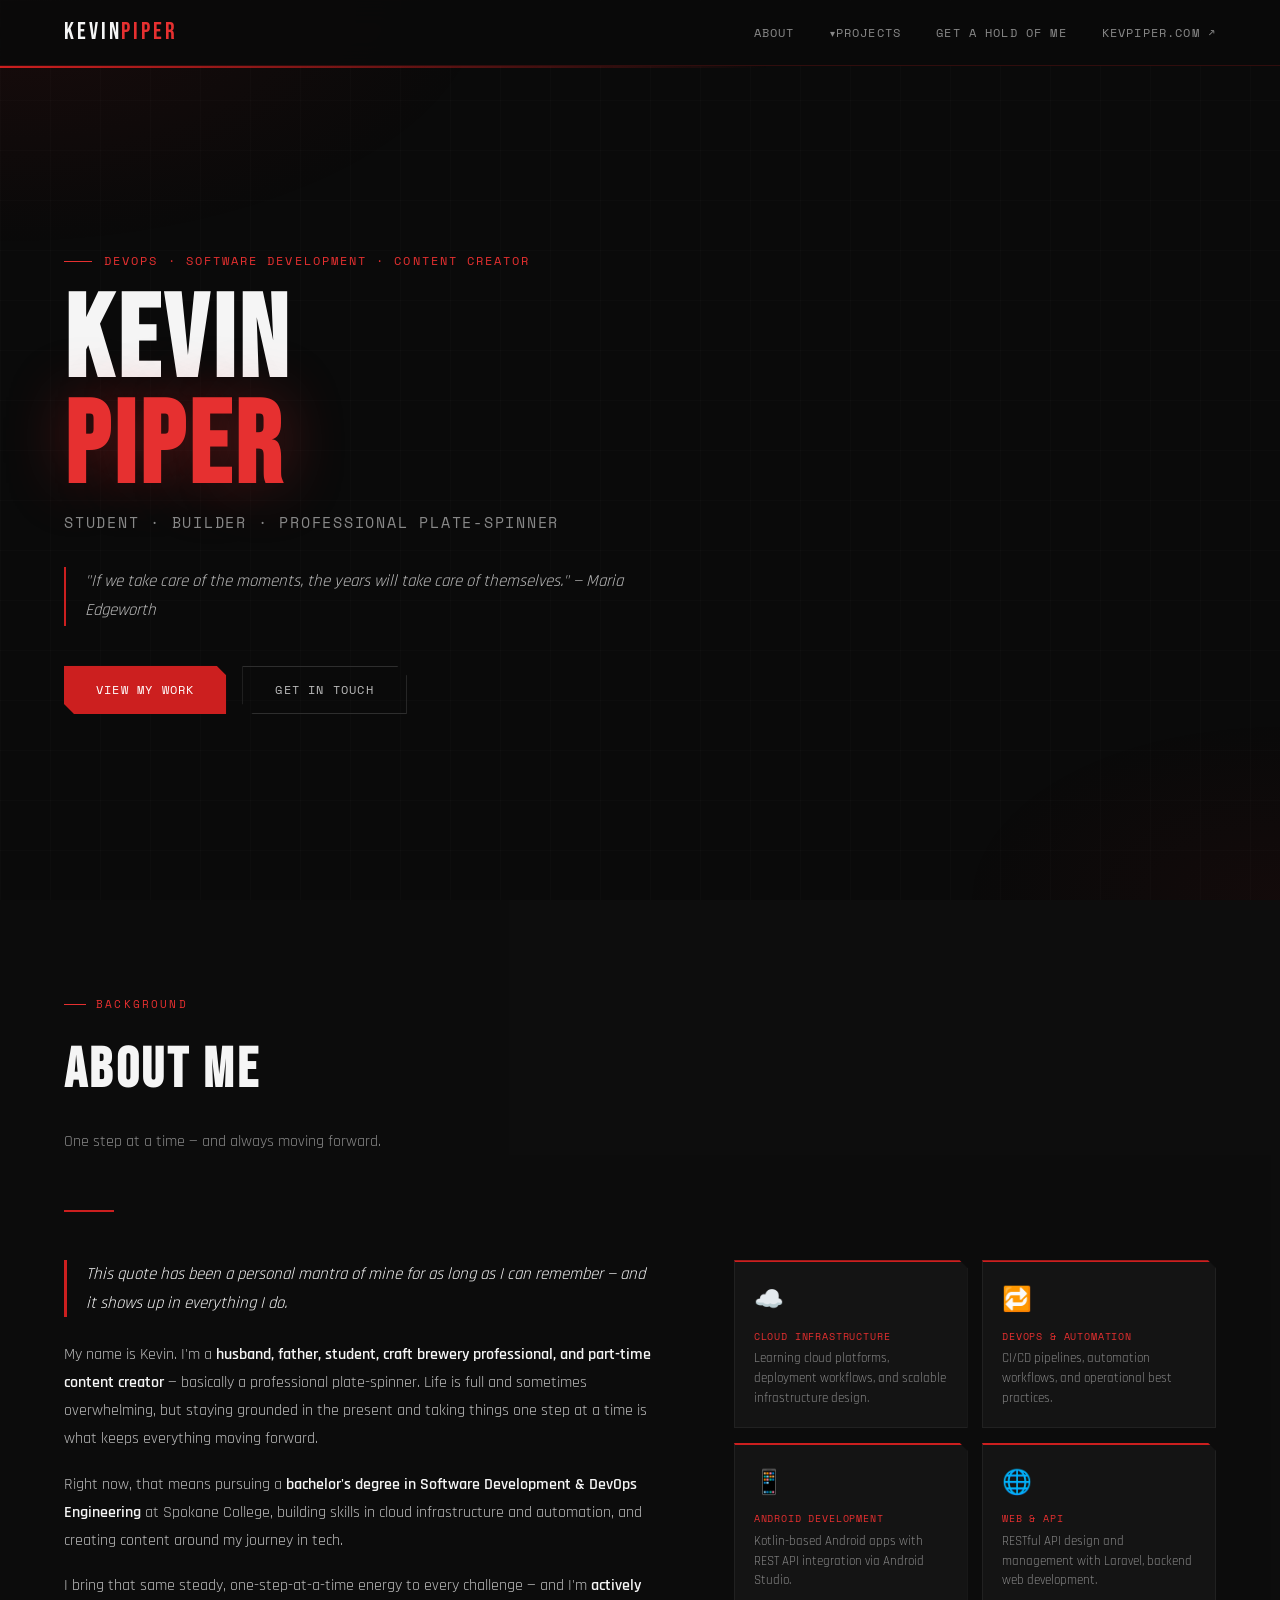
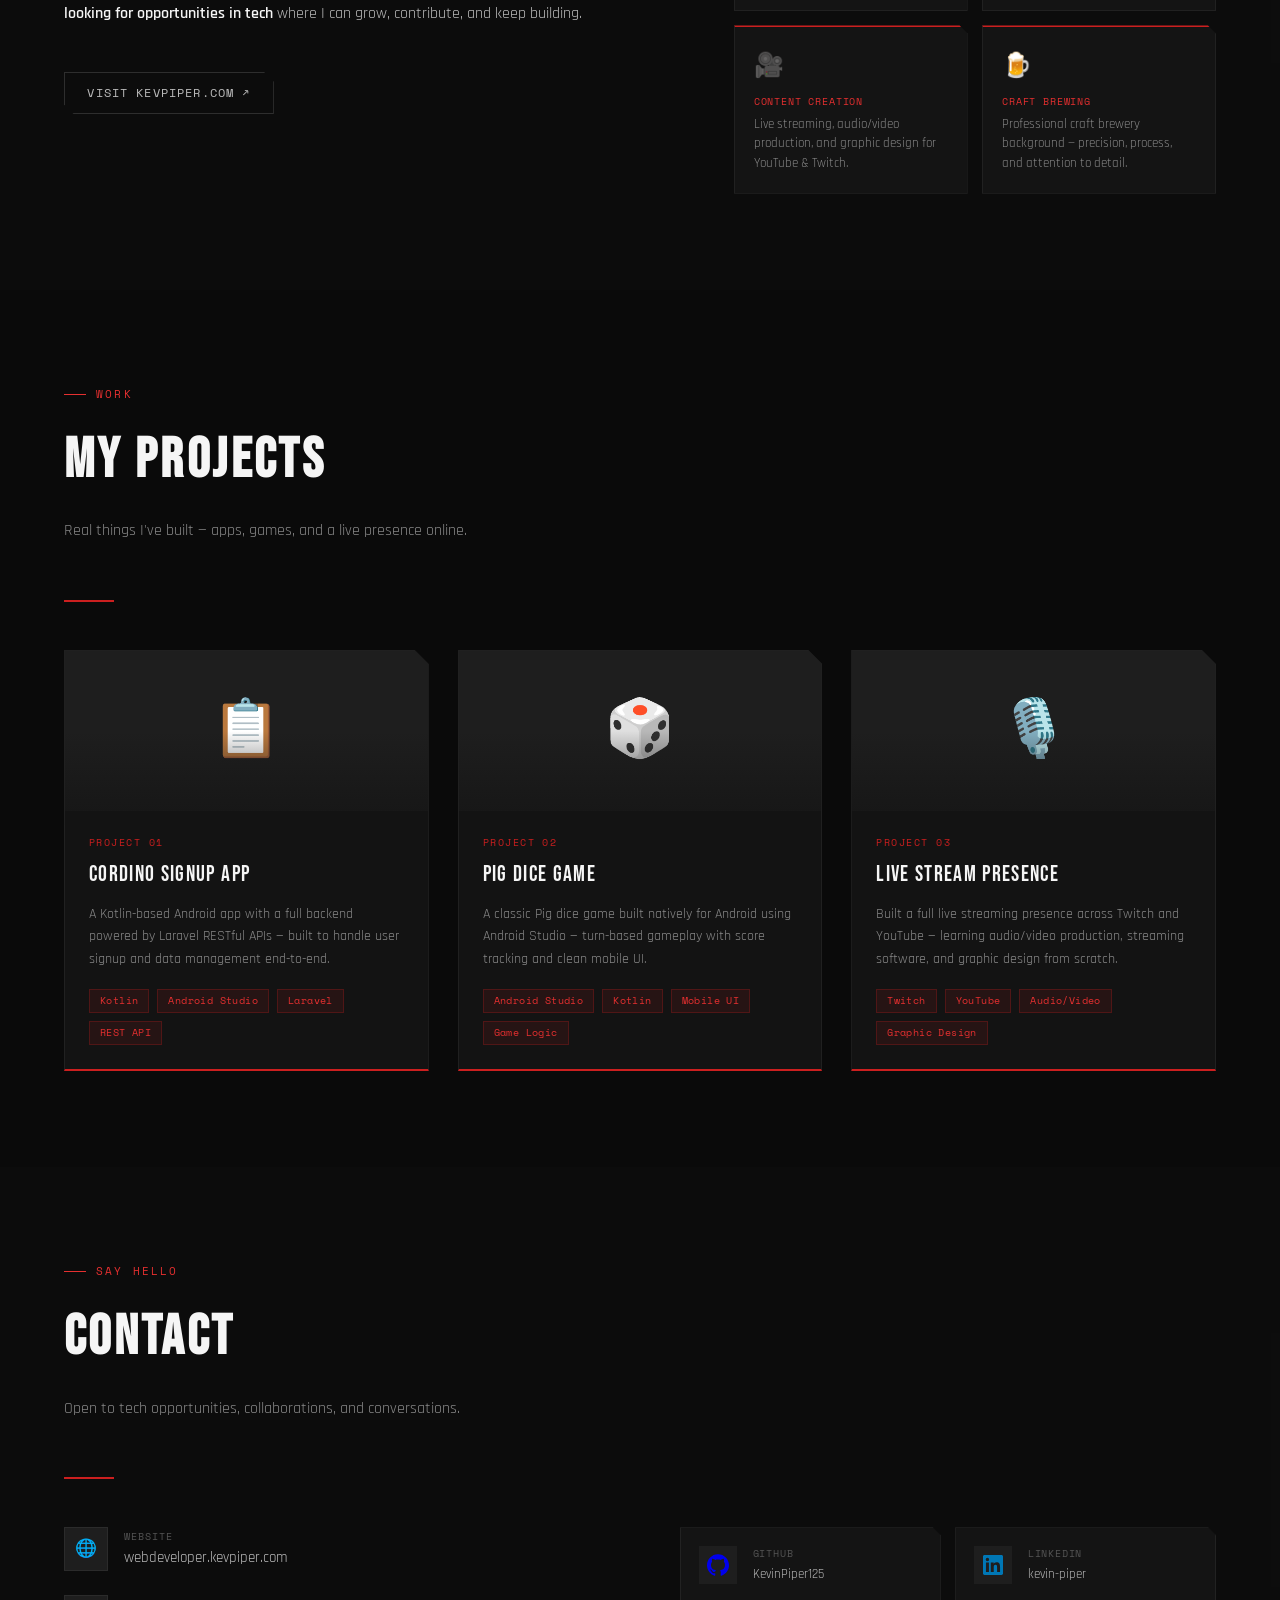
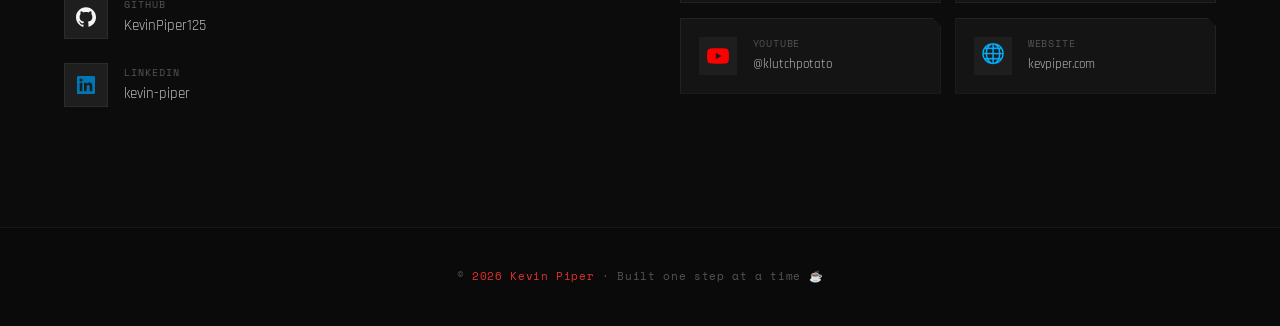
==== commit 466eef10: "Contatct changed on the nav" ====
--- a/index.html
+++ b/index.html
@@ -27,7 +27,7 @@
           <li><a href="project3.html">Live Stream Presence</a></li>
         </ul>
       </li>
-      <li><a href="#contact">Contact</a></li>
+      <li><a href="#contact">Get a Hold of Me</a></li>
       <li><a href="https://webdeveloper.kevpiper.com" target="_blank" rel="noopener">kevpiper.com ↗</a></li>
     </ul>
     <button class="hamburger" id="hamburger" aria-label="Open menu">
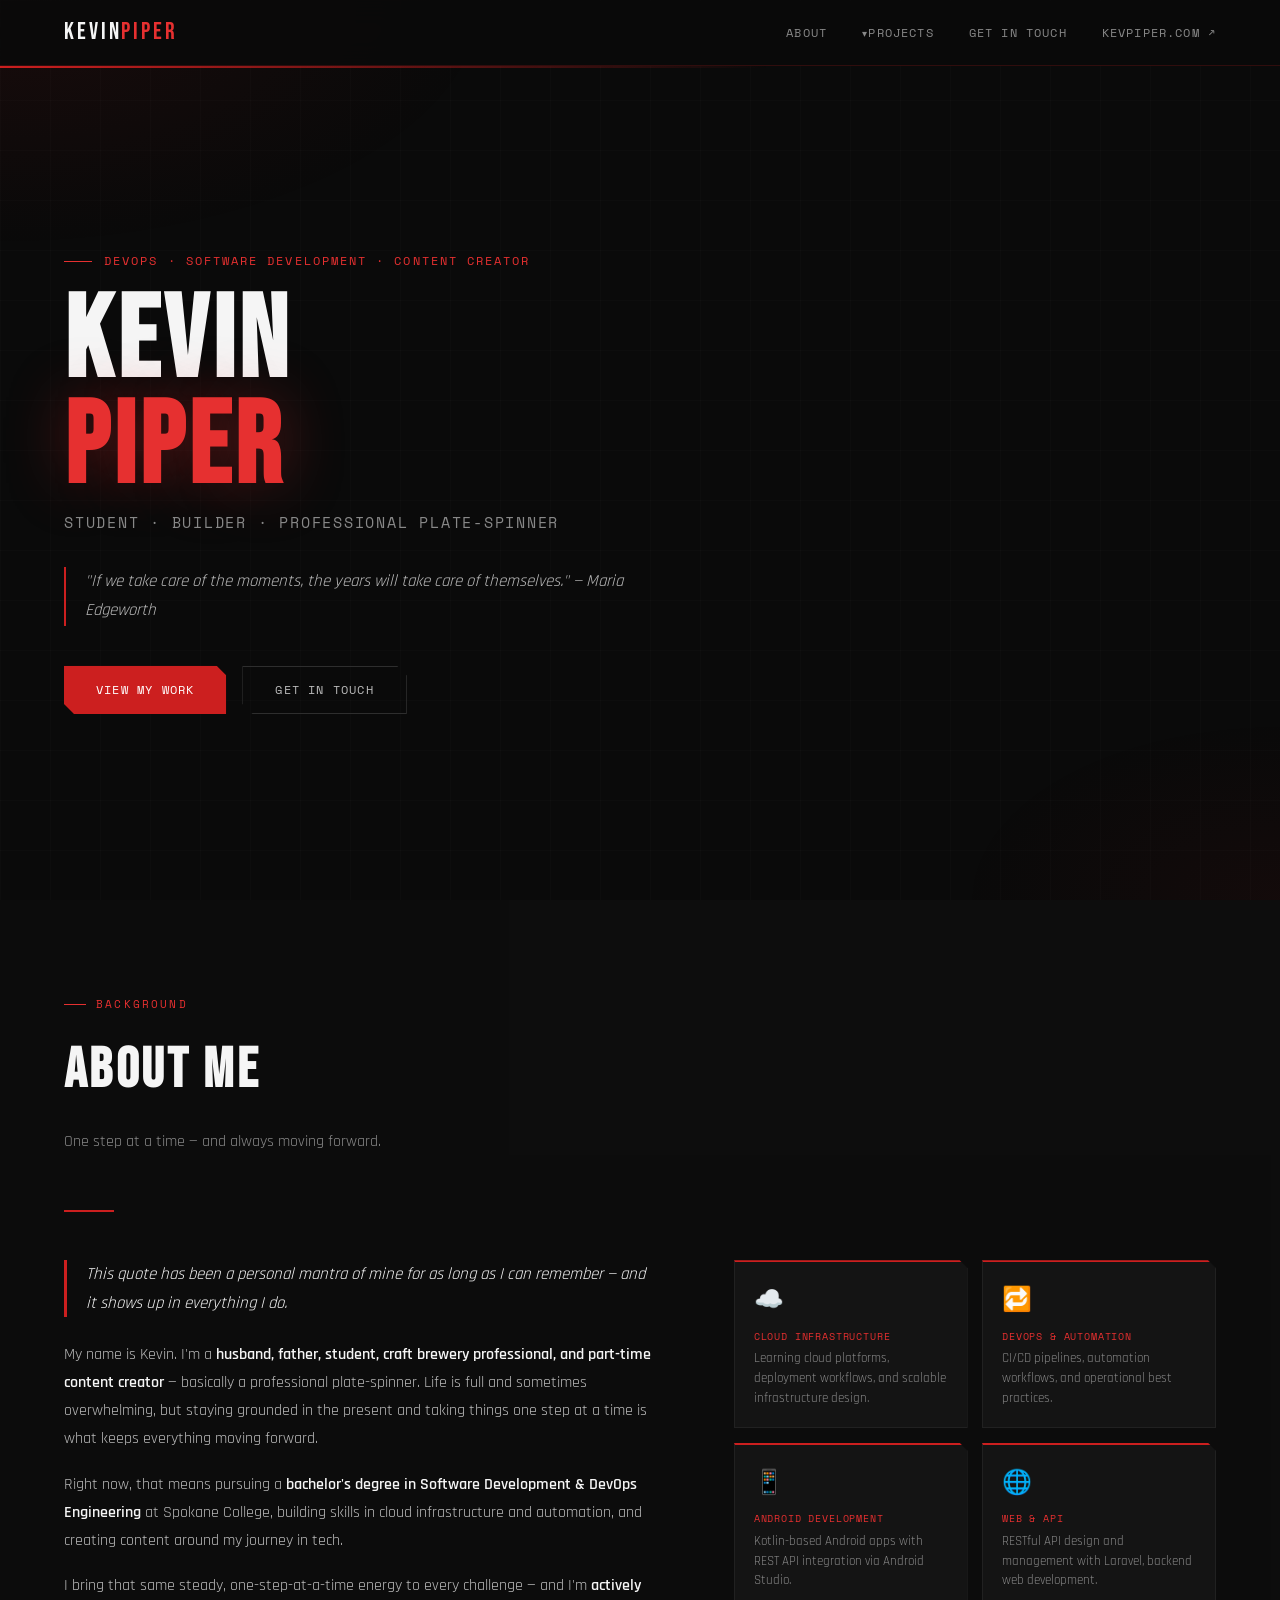
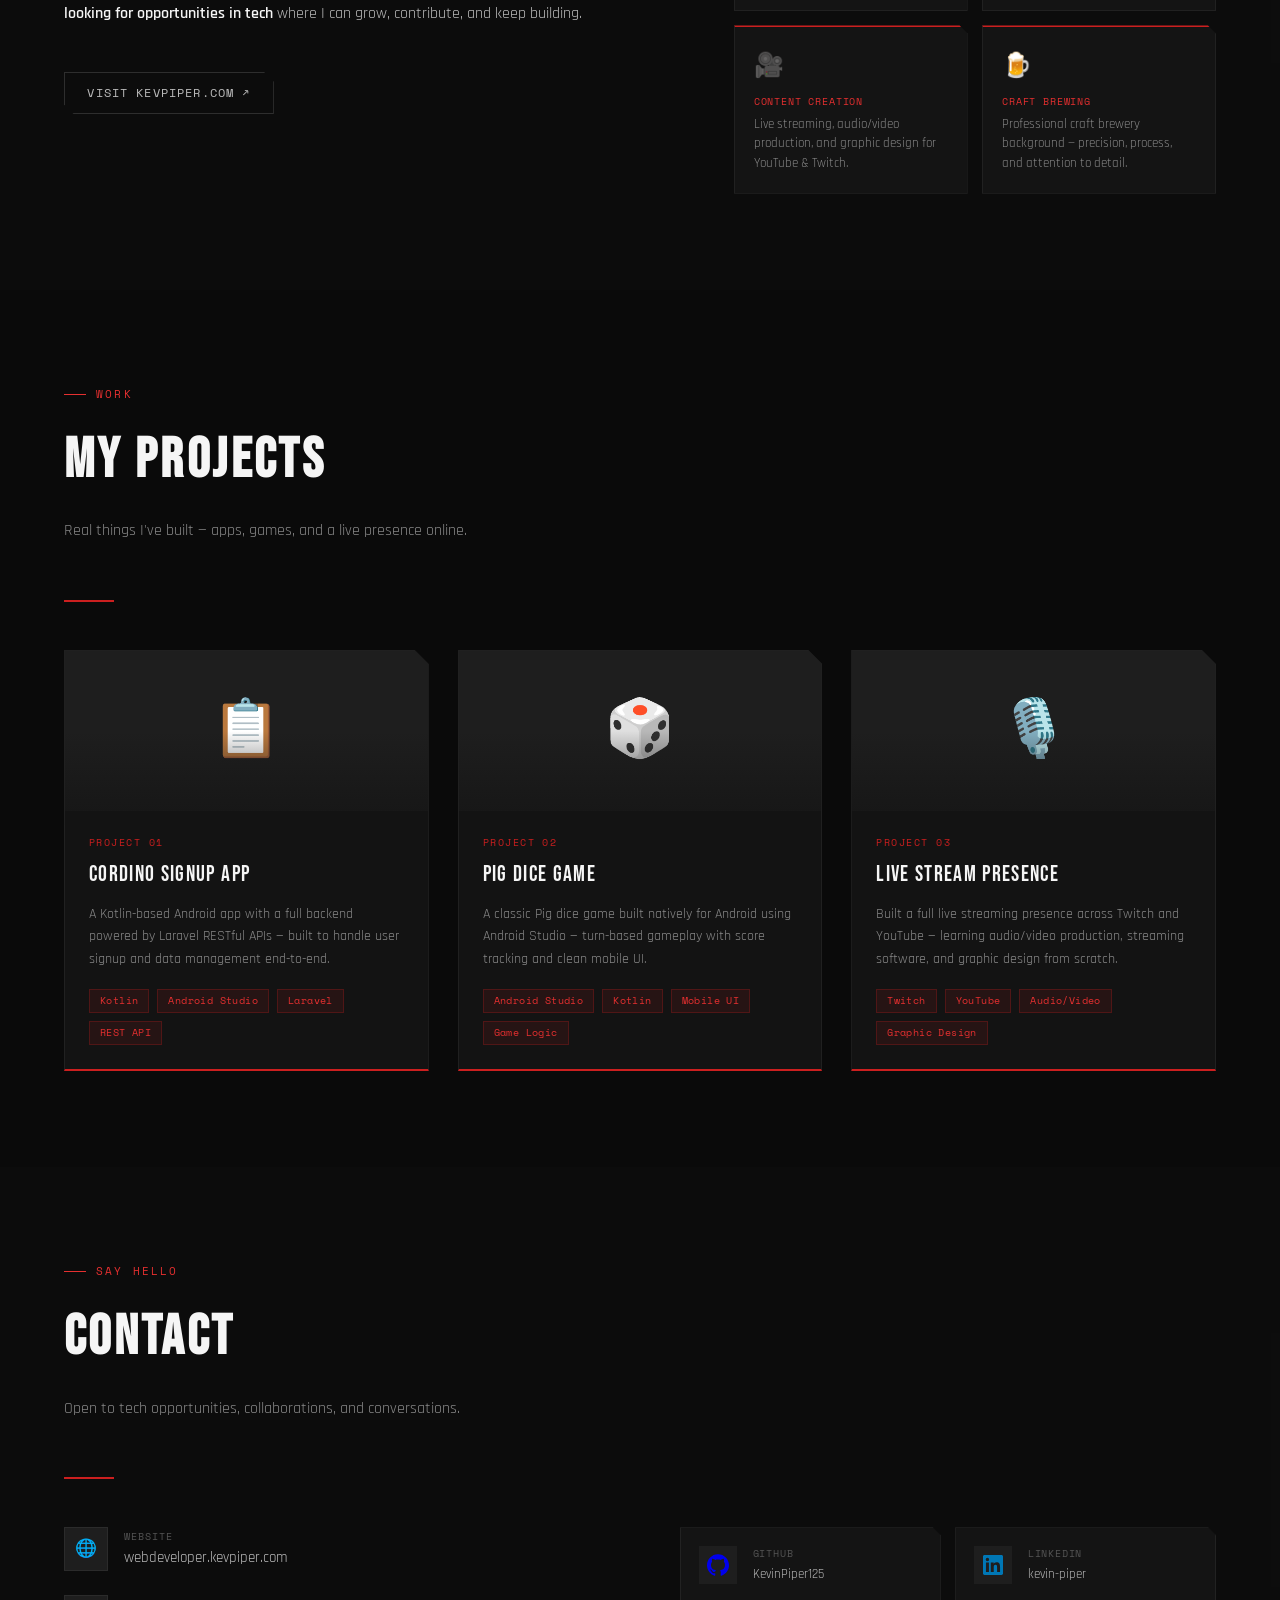
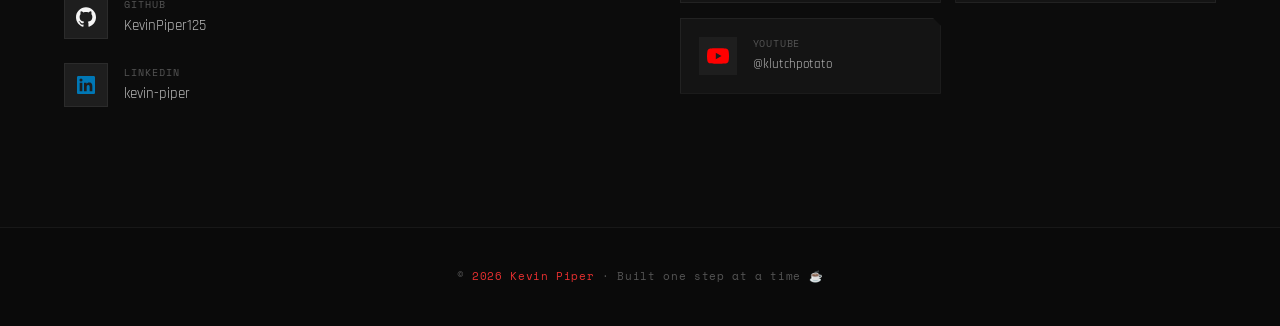
==== commit 7cb3d7a4: "Fix" ====
--- a/index.html
+++ b/index.html
@@ -27,7 +27,7 @@
           <li><a href="project3.html">Live Stream Presence</a></li>
         </ul>
       </li>
-      <li><a href="#contact">Get a Hold of Me</a></li>
+      <li><a href="#contact">Get in Touch</a></li>
       <li><a href="https://webdeveloper.kevpiper.com" target="_blank" rel="noopener">kevpiper.com ↗</a></li>
     </ul>
     <button class="hamburger" id="hamburger" aria-label="Open menu">
